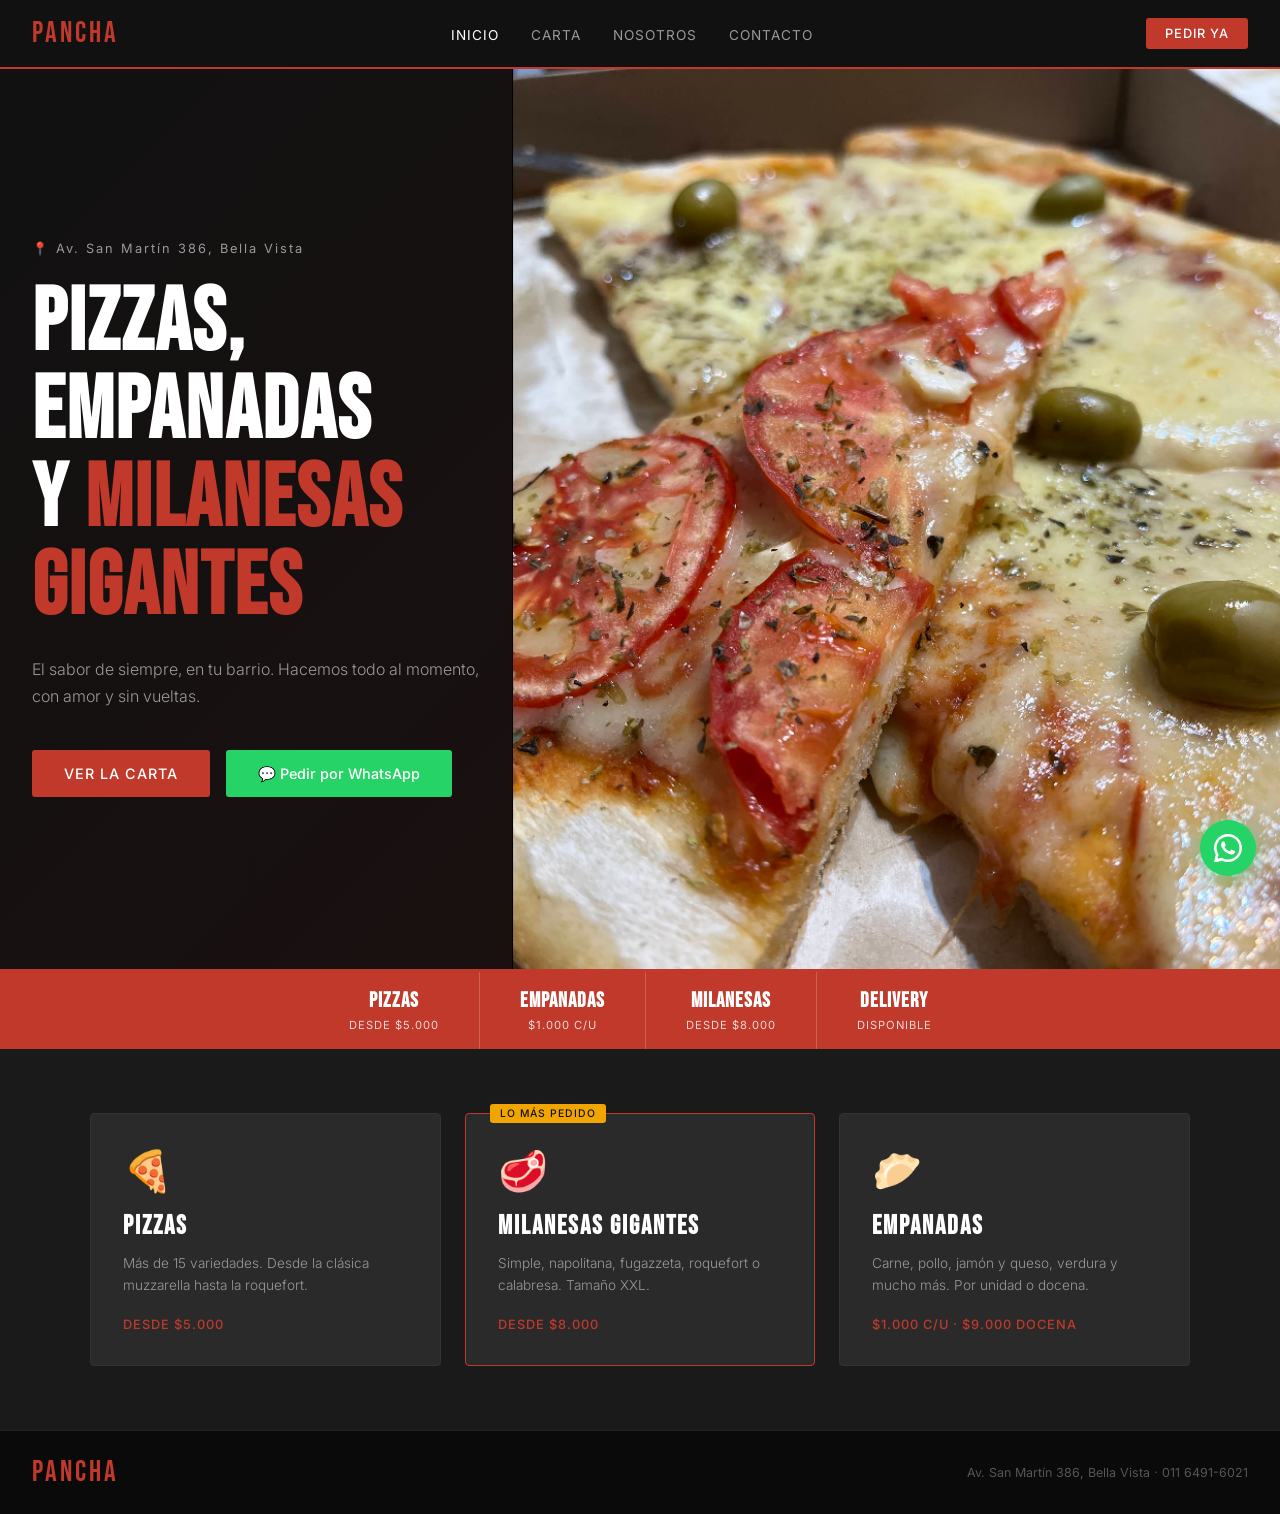
==== index.html @ c7be7150 "Add files via upload" ====
<!DOCTYPE html>
<html lang="es">
<head>
  <meta charset="UTF-8">
  <meta name="viewport" content="width=device-width, initial-scale=1.0">
  <title>Pancha – Pizzas, Empanadas y Milanesas</title>
  <link href="https://fonts.googleapis.com/css2?family=Bebas+Neue&family=Inter:wght@300;400;500&display=swap" rel="stylesheet">
  <link rel="stylesheet" href="vista/estilo/estilo.css">
</head>
<body>

  <nav>
    <span class="logo">Pancha</span>
    <ul class="nav-links">
      <li><a href="index.html" class="active-link">Inicio</a></li>
      <li><a href="vista/carta.html">Carta</a></li>
      <li><a href="vista/nosotros.html">Nosotros</a></li>
      <li><a href="vista/contacto.html">Contacto</a></li>
    </ul>
    <a href="https://wa.me/5491164916021" class="nav-cta">Pedir ya</a>
  </nav>

  <section class="hero">
    <div class="hero-content">
      <span class="hero-tag">📍 Av. San Martín 386, Bella Vista</span>
      <h1>Pizzas, Empanadas<br>y <span class="highlight">Milanesas Gigantes</span></h1>
      <p>El sabor de siempre, en tu barrio. Hacemos todo al momento, con amor y sin vueltas.</p>
      <div class="hero-btns">
        <a href="vista/carta.html" class="btn-primary">Ver la carta</a>
        <a href="https://wa.me/5491164916021" class="btn-wa">💬 Pedir por WhatsApp</a>
      </div>
    </div>
    <div class="hero-imagen">
      <img src="vista/multimedial/pizza.png" alt="Pizza Pancha">
    </div>
  </section>

  <div class="stats-bar">
    <div class="stat"><strong>Pizzas</strong><span>desde $5.000</span></div>
    <div class="stat"><strong>Empanadas</strong><span>$1.000 c/u</span></div>
    <div class="stat"><strong>Milanesas</strong><span>desde $8.000</span></div>
    <div class="stat"><strong>Delivery</strong><span>disponible</span></div>
  </div>

  <section class="promo-section">
    <div class="promo-grid">
      <a href="vista/carta.html" class="promo-card">
        <span class="promo-emoji">🍕</span>
        <h3>Pizzas</h3>
        <p>Más de 15 variedades. Desde la clásica muzzarella hasta la roquefort.</p>
        <span class="promo-desde">Desde $5.000</span>
      </a>
      <a href="vista/carta.html" class="promo-card destacado">
        <span class="promo-badge">Lo más pedido</span>
        <span class="promo-emoji">🥩</span>
        <h3>Milanesas Gigantes</h3>
        <p>Simple, napolitana, fugazzeta, roquefort o calabresa. Tamaño XXL.</p>
        <span class="promo-desde">Desde $8.000</span>
      </a>
      <a href="vista/carta.html" class="promo-card">
        <span class="promo-emoji">🥟</span>
        <h3>Empanadas</h3>
        <p>Carne, pollo, jamón y queso, verdura y mucho más. Por unidad o docena.</p>
        <span class="promo-desde">$1.000 c/u · $9.000 docena</span>
      </a>
    </div>
  </section>

  

    <!-- WHATSAPP FLOTANTE -->
  <a href="https://wa.me/5491164916021" class="wa-flotante" title="Pedir por WhatsApp">
    <svg xmlns="http://www.w3.org/2000/svg" viewBox="0 0 24 24" fill="white" width="28" height="28"><path d="M17.472 14.382c-.297-.149-1.758-.867-2.03-.967-.273-.099-.471-.148-.67.15-.197.297-.767.966-.94 1.164-.173.199-.347.223-.644.075-.297-.15-1.255-.463-2.39-1.475-.883-.788-1.48-1.761-1.653-2.059-.173-.297-.018-.458.13-.606.134-.133.298-.347.446-.52.149-.174.198-.298.298-.497.099-.198.05-.371-.025-.52-.075-.149-.669-1.612-.916-2.207-.242-.579-.487-.5-.669-.51-.173-.008-.371-.01-.57-.01-.198 0-.52.074-.792.372-.272.297-1.04 1.016-1.04 2.479 0 1.462 1.065 2.875 1.213 3.074.149.198 2.096 3.2 5.077 4.487.709.306 1.262.489 1.694.625.712.227 1.36.195 1.871.118.571-.085 1.758-.719 2.006-1.413.248-.694.248-1.289.173-1.413-.074-.124-.272-.198-.57-.347z"/><path d="M12 0C5.373 0 0 5.373 0 12c0 2.127.558 4.122 1.532 5.855L.057 23.882a.5.5 0 0 0 .613.613l6.098-1.46A11.94 11.94 0 0 0 12 24c6.627 0 12-5.373 12-12S18.627 0 12 0zm0 21.818a9.818 9.818 0 0 1-4.932-1.327l-.353-.21-3.664.878.895-3.57-.23-.367A9.818 9.818 0 0 1 2.182 12C2.182 6.57 6.57 2.182 12 2.182S21.818 6.57 21.818 12 17.43 21.818 12 21.818z"/></svg>
  </a>

  <footer>
    <span class="logo">Pancha</span>
    <p>Av. San Martín 386, Bella Vista · 011 6491-6021</p>
  </footer>

  <script src="vista/javascript/script.js"></script>
</body>
</html>
---- vista/estilo/estilo.css ----
* { margin: 0; padding: 0; box-sizing: border-box; }

:root {
  --rojo: #C0392B;
  --oscuro: #1a1a1a;
  --gris: #2a2a2a;
  --gris-claro: #3a3a3a;
  --texto: #e0e0e0;
  --texto-suave: #999;
  --dorado: #f0a500;
}

body {
  font-family: 'Inter', sans-serif;
  background: var(--oscuro);
  color: var(--texto);
}

/* NAV */
nav {
  display: flex; justify-content: space-between; align-items: center;
  padding: 1rem 2rem;
  background: #111;
  position: sticky; top: 0; z-index: 100;
  border-bottom: 2px solid var(--rojo);
}
.logo {
  font-family: 'Bebas Neue', sans-serif;
  font-size: 1.8rem; color: var(--rojo); letter-spacing: 3px;
}
.nav-links { display: flex; gap: 2rem; list-style: none; }
.nav-links a { color: var(--texto-suave); text-decoration: none; font-size: 0.85rem; text-transform: uppercase; letter-spacing: 1px; transition: color 0.2s; }
.nav-links a:hover, .active-link { color: #fff !important; }
.nav-cta { background: var(--rojo); color: #fff; padding: 0.5rem 1.2rem; font-size: 0.8rem; text-decoration: none; text-transform: uppercase; letter-spacing: 1px; font-weight: 500; border-radius: 3px; }

/* HERO */
.hero {
  min-height: 85vh; display: grid; grid-template-columns: 1fr 1.5fr; align-items: center;
  padding: 0; gap: 0;
  background: linear-gradient(135deg, #111 0%, #1f1010 100%);
  border-bottom: 3px solid var(--rojo);
}
.hero-content { max-width: 650px; padding: 4rem 2rem; }
.hero-imagen { display: flex; align-self: stretch; }
.hero-imagen img {
  width: 100%; height: 100%;
  object-fit: cover;
}
.hero-tag { font-size: 0.8rem; color: var(--texto-suave); letter-spacing: 2px; display: block; margin-bottom: 1.5rem; }
.hero h1 {
  font-family: 'Bebas Neue', sans-serif;
  font-size: clamp(3rem, 8vw, 5.5rem);
  line-height: 1; color: #fff; margin-bottom: 1.5rem; letter-spacing: 2px;
}
.highlight { color: var(--rojo); }
.hero p { color: var(--texto-suave); font-size: 1rem; line-height: 1.7; margin-bottom: 2.5rem; font-weight: 300; max-width: 480px; }
.hero-btns { display: flex; gap: 1rem; flex-wrap: wrap; }
.btn-primary { background: var(--rojo); color: #fff; padding: 0.9rem 2rem; text-decoration: none; font-weight: 500; font-size: 0.9rem; border-radius: 3px; text-transform: uppercase; letter-spacing: 1px; }
.btn-wa { background: #25D366; color: #fff; padding: 0.9rem 2rem; text-decoration: none; font-weight: 500; font-size: 0.9rem; border-radius: 3px; }

/* STATS BAR */
.stats-bar { background: var(--rojo); display: flex; justify-content: center; flex-wrap: wrap; }
.stat { padding: 1rem 2.5rem; text-align: center; border-right: 1px solid rgba(255,255,255,0.2); }
.stat:last-child { border-right: none; }
.stat strong { display: block; font-family: 'Bebas Neue', sans-serif; font-size: 1.3rem; color: #fff; letter-spacing: 1px; }
.stat span { font-size: 0.7rem; color: rgba(255,255,255,0.8); text-transform: uppercase; letter-spacing: 1px; }

/* PROMO CARDS */
.promo-section { padding: 4rem 2rem; background: var(--oscuro); }
.promo-grid { display: grid; grid-template-columns: repeat(auto-fit, minmax(260px, 1fr)); gap: 1.5rem; max-width: 1100px; margin: 0 auto; }
.promo-card {
  background: var(--gris); border: 1px solid #333;
  padding: 2rem; text-decoration: none; color: var(--texto);
  border-radius: 4px; transition: border-color 0.2s, transform 0.2s;
  position: relative; display: block;
}
.promo-card:hover { border-color: var(--rojo); transform: translateY(-3px); }
.promo-card.destacado { border-color: var(--rojo); }
.promo-badge {
  position: absolute; top: -10px; left: 1.5rem;
  background: var(--dorado); color: #111;
  font-size: 0.65rem; font-weight: 500; text-transform: uppercase; letter-spacing: 1px;
  padding: 3px 10px; border-radius: 3px;
}
.promo-emoji { font-size: 2.5rem; display: block; margin-bottom: 1rem; }
.promo-card h3 { font-family: 'Bebas Neue', sans-serif; font-size: 1.6rem; letter-spacing: 2px; margin-bottom: 0.7rem; color: #fff; }
.promo-card p { font-size: 0.85rem; color: var(--texto-suave); line-height: 1.6; margin-bottom: 1rem; font-weight: 300; }
.promo-desde { font-size: 0.8rem; color: var(--rojo); font-weight: 500; text-transform: uppercase; letter-spacing: 1px; }

/* PAGE HEADER */
.page-header { background: #111; padding: 3.5rem 2rem 2.5rem; text-align: center; border-bottom: 2px solid var(--rojo); }
.page-header h1 { font-family: 'Bebas Neue', sans-serif; font-size: clamp(2.5rem, 6vw, 4rem); letter-spacing: 3px; color: #fff; margin-bottom: 0.5rem; }
.page-header p { color: var(--texto-suave); font-size: 0.9rem; font-weight: 300; }

/* MENU */
.menu-section { padding: 2rem; background: var(--oscuro); max-width: 1100px; margin: 0 auto; }




.menu-grid { display: grid; grid-template-columns: repeat(auto-fill, minmax(220px, 1fr)); gap: 1px; background: #333; }
.menu-grid.hidden { display: none; }
.menu-item { background: var(--gris); padding: 1rem 1.2rem; }
.menu-item.destacado-item { background: #2f1f1f; }
.menu-item-header { display: flex; justify-content: space-between; align-items: center; gap: 0.5rem; }
.menu-item h4 { font-size: 0.9rem; color: #fff; font-weight: 400; }
.menu-item p { font-size: 0.78rem; color: var(--texto-suave); margin-top: 0.3rem; font-weight: 300; }
.price { font-family: 'Bebas Neue', sans-serif; font-size: 1.1rem; color: var(--rojo); letter-spacing: 1px; white-space: nowrap; }

/* NOSOTROS */
.nosotros-section { padding: 4rem 2rem; max-width: 900px; margin: 0 auto; }
.nosotros-texto h2 { font-family: 'Bebas Neue', sans-serif; font-size: 2.5rem; letter-spacing: 2px; color: #fff; margin-bottom: 1.5rem; }
.nosotros-texto p { color: var(--texto-suave); font-size: 0.95rem; line-height: 1.8; margin-bottom: 1rem; font-weight: 300; }
.valores-grid { display: grid; grid-template-columns: repeat(auto-fit, minmax(200px, 1fr)); gap: 1.5rem; margin-top: 3rem; }
.valor-item { background: var(--gris); padding: 1.5rem; border-top: 2px solid var(--rojo); border-radius: 3px; }
.valor-icon { font-size: 1.8rem; display: block; margin-bottom: 0.8rem; }
.valor-item h4 { font-size: 0.9rem; color: #fff; text-transform: uppercase; letter-spacing: 1px; margin-bottom: 0.5rem; }
.valor-item p { font-size: 0.82rem; color: var(--texto-suave); line-height: 1.6; font-weight: 300; }

/* CONTACTO */
.contacto-section { padding: 4rem 2rem; }
.contacto-grid { display: grid; grid-template-columns: 1fr 1fr; gap: 3rem; max-width: 1000px; margin: 0 auto; }
.contacto-info { display: flex; flex-direction: column; gap: 1rem; }
.info-card { background: var(--gris); padding: 1.5rem; border-radius: 3px; border-left: 3px solid #444; }
.info-card.destacado-card { border-left-color: var(--rojo); }
.info-icon { font-size: 1.3rem; display: block; margin-bottom: 0.5rem; }
.info-card h4 { font-size: 0.7rem; text-transform: uppercase; letter-spacing: 2px; color: var(--texto-suave); margin-bottom: 0.5rem; }
.info-card p { font-size: 0.9rem; color: var(--texto); line-height: 1.7; font-weight: 300; }
.info-card strong { color: #fff; font-weight: 500; }
.contact-link { display: block; color: #fff; text-decoration: none; font-size: 1rem; font-weight: 500; margin-top: 0.3rem; }
.horarios-detalle { background: var(--gris); padding: 2rem; border-radius: 3px; }
.horarios-detalle h3 { font-family: 'Bebas Neue', sans-serif; font-size: 1.5rem; letter-spacing: 2px; color: #fff; margin-bottom: 1.5rem; }
.horarios-tabla { width: 100%; border-collapse: collapse; }
.horarios-tabla tr { border-bottom: 1px solid #333; }
.horarios-tabla td { padding: 0.7rem 0; font-size: 0.9rem; color: var(--texto); }
.horarios-tabla td:last-child { text-align: right; color: var(--dorado); font-weight: 500; }
.horarios-tabla .cerrado { color: #666 !important; }
.horario-nota { font-size: 0.75rem; color: var(--texto-suave); margin-top: 1rem; font-weight: 300; }

/* CTA */
.cta-section { background: #111; text-align: center; padding: 4rem 2rem; border-top: 2px solid #222; }
.cta-section h2 { font-family: 'Bebas Neue', sans-serif; font-size: 2.5rem; letter-spacing: 3px; color: #fff; margin-bottom: 0.8rem; }
.cta-section p { color: var(--texto-suave); font-size: 0.9rem; margin-bottom: 2rem; font-weight: 300; }
.whatsapp-btn { display: inline-flex; align-items: center; gap: 0.5rem; background: #25D366; color: #fff; padding: 1rem 2rem; text-decoration: none; font-weight: 500; font-size: 0.95rem; border-radius: 3px; }

/* WHATSAPP FLOTANTE */
.wa-flotante {
  position: fixed; bottom: 1.5rem; right: 1.5rem; z-index: 999;
  background: #25D366; color: #fff;
  width: 56px; height: 56px; border-radius: 50%;
  display: flex; align-items: center; justify-content: center;
  font-size: 1.8rem; text-decoration: none;
  box-shadow: 0 4px 20px rgba(37,211,102,0.4);
  transition: transform 0.2s, box-shadow 0.2s;
}
.wa-flotante:hover { transform: scale(1.1); box-shadow: 0 6px 28px rgba(37,211,102,0.6); }

/* FOOTER */
footer { background: #0a0a0a; padding: 1.5rem 2rem; display: flex; justify-content: space-between; align-items: center; flex-wrap: wrap; gap: 0.5rem; border-top: 1px solid #222; }
footer p { font-size: 0.78rem; color: #555; }

/* RESPONSIVE */
@media (max-width: 640px) {
  nav { padding: 0.8rem 1rem; }
  .nav-links { display: none; }
  .hero { padding: 0; min-height: 70vh; grid-template-columns: 1fr; }
  .hero-content { padding: 3rem 1rem; }
  .hero-imagen { min-height: 260px; }
  .hero-imagen img { border: none; }
  .promo-section, .menu-section, .nosotros-section, .contacto-section { padding: 2rem 1rem; }
  .contacto-grid { grid-template-columns: 1fr; gap: 1.5rem; }
  .stat { padding: 0.8rem 1.2rem; }
  footer { flex-direction: column; text-align: center; }
}

/* LISTA DE SERVICIOS */
.servicios-lista {
  list-style: none;
  margin-top: 1rem;
  display: grid;
  grid-template-columns: 1fr 1fr;
  gap: 0.6rem;
}
.servicios-lista li {
  font-size: 0.85rem;
  color: var(--texto);
  font-weight: 300;
}


/* =====================
   TABS - LIMPIO
   ===================== */
.menu-tabs {
  display: flex;
  background: #111;
  border-bottom: 2px solid var(--rojo);
  margin-bottom: 0;
}
.tab {
  flex: 1;
  display: flex;
  flex-direction: column;
  align-items: center;
  justify-content: center;
  gap: 0.4rem;
  padding: 1.2rem 0.5rem;
  cursor: pointer;
  border-bottom: 3px solid transparent;
  margin-bottom: -2px;
  transition: background 0.2s, border-color 0.2s;
  background: #111;
  user-select: none;
}
.tab:hover {
  background: #1f1f1f;
}
.tab.active {
  border-bottom-color: var(--rojo);
  background: #1f1f1f;
}
.tab-emoji {
  font-size: 1.8rem;
  line-height: 1;
}
.tab-label {
  font-size: 0.72rem;
  letter-spacing: 2px;
  text-transform: uppercase;
  color: var(--texto-suave);
  font-weight: 500;
}
.tab.active .tab-label {
  color: #fff;
}
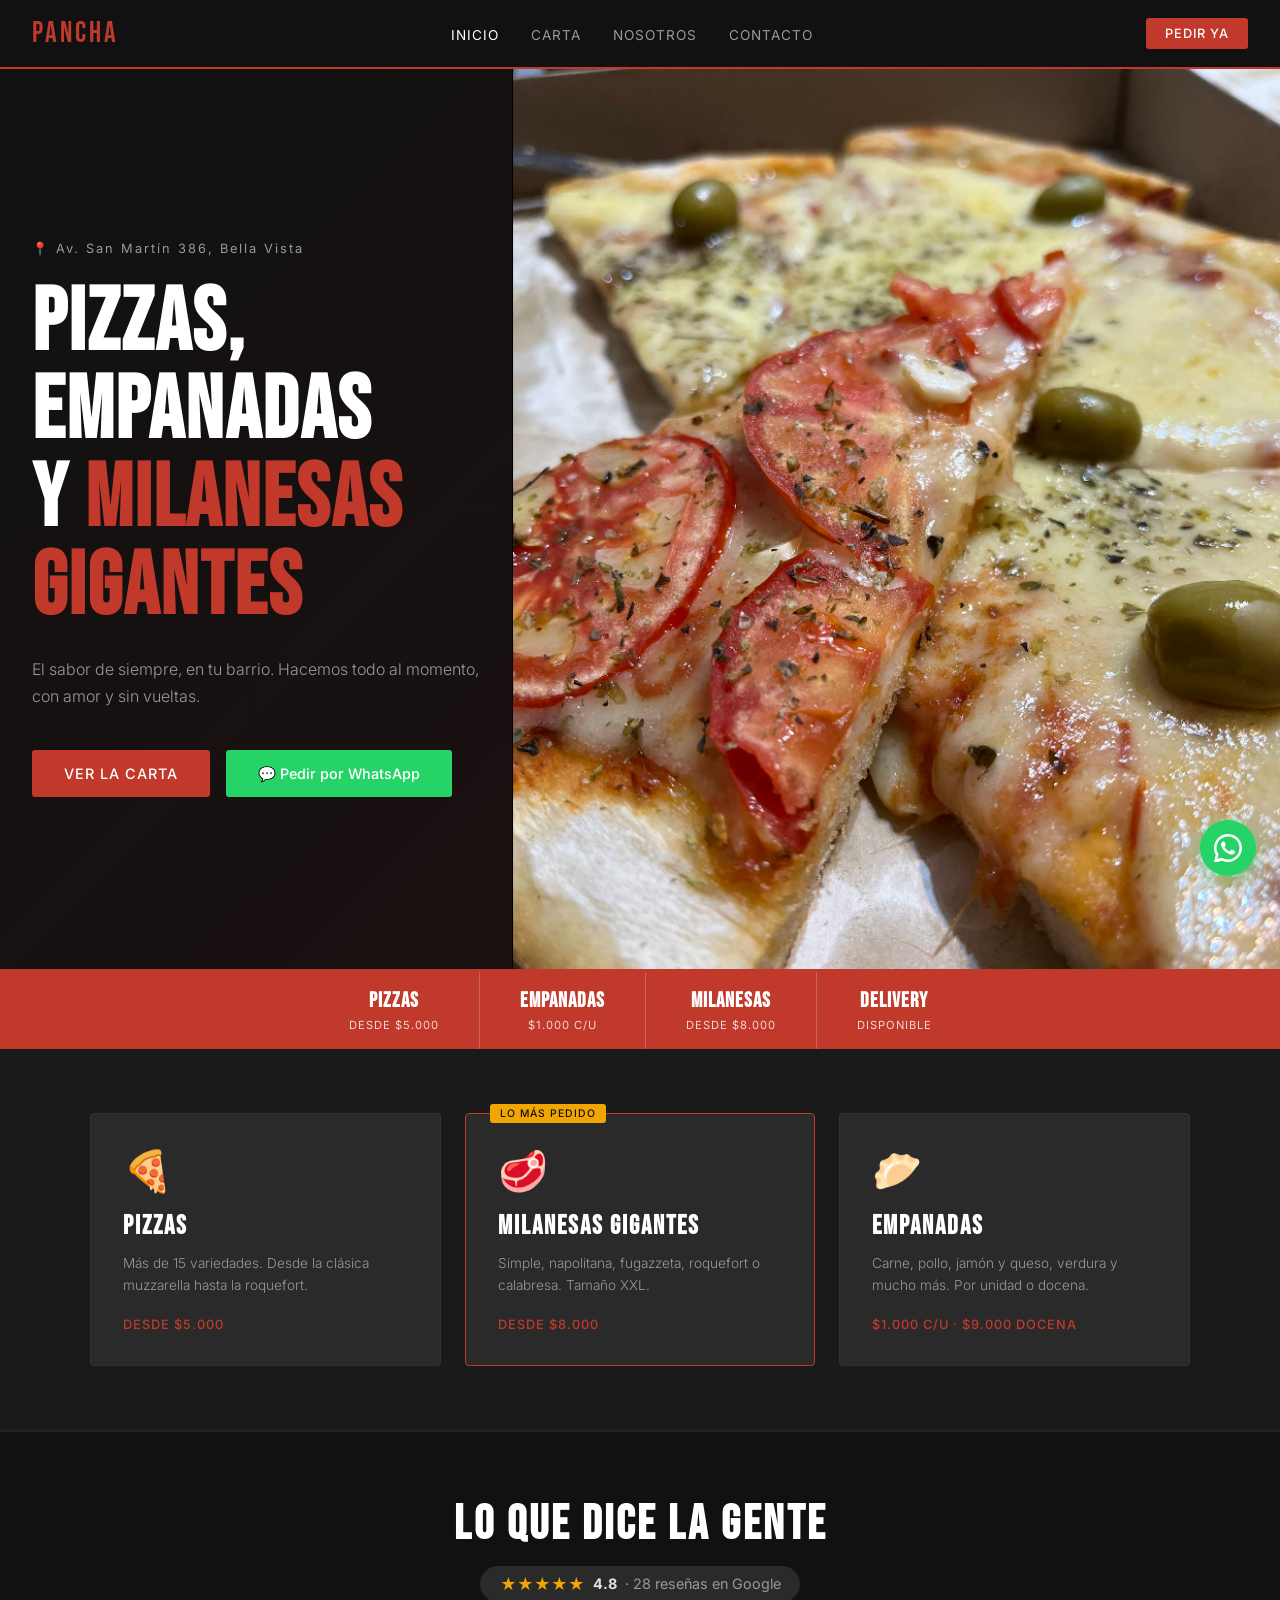
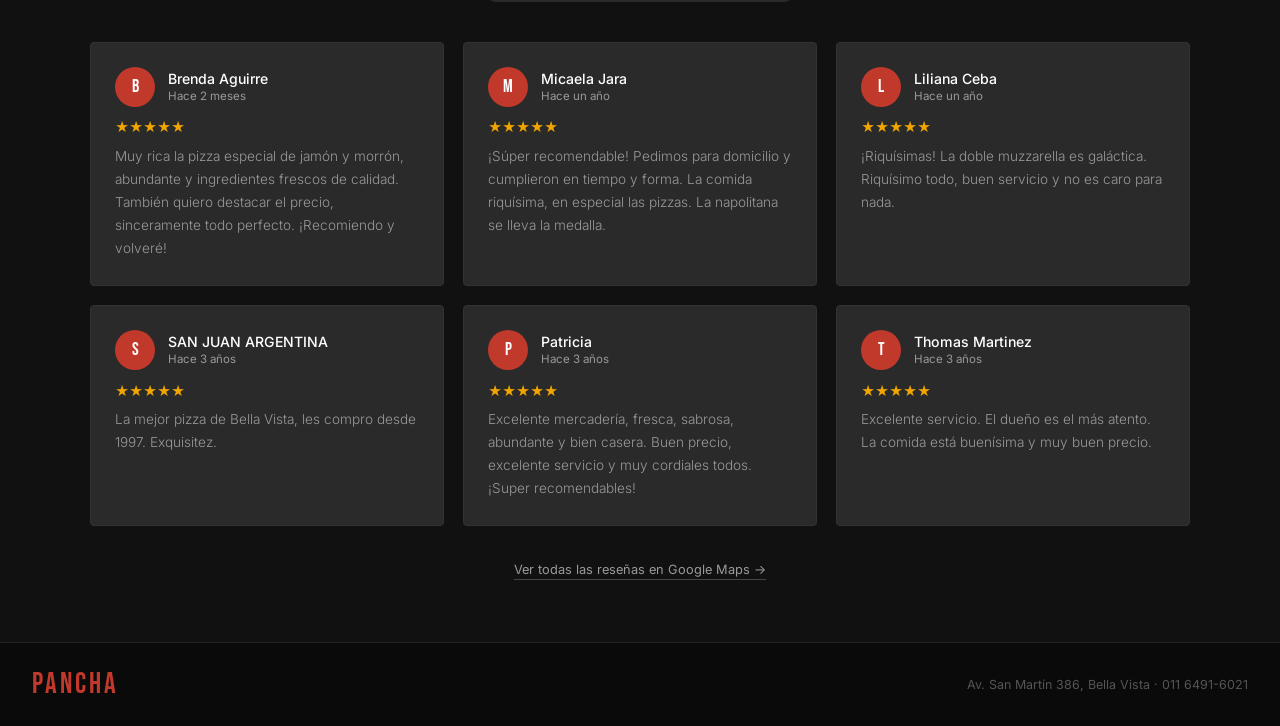
==== commit 5c3d52f7: "agregué reseñas" ====
--- a/index.html
+++ b/index.html
@@ -66,9 +66,97 @@
     </div>
   </section>
 
-  
+  <!-- RESEÑAS -->
+  <section class="resenas-section">
+    <div class="resenas-header">
+      <h2>Lo que dice la gente</h2>
+      <div class="google-rating">
+        <span class="stars">★★★★★</span>
+        <strong>4.8</strong>
+        <span class="rating-label">· 28 reseñas en Google</span>
+      </div>
+    </div>
+    <div class="resenas-grid">
 
-    <!-- WHATSAPP FLOTANTE -->
+      <div class="resena-card">
+        <div class="resena-top">
+          <div class="resena-avatar">B</div>
+          <div>
+            <div class="resena-nombre">Brenda Aguirre</div>
+            <div class="resena-fecha">Hace 2 meses</div>
+          </div>
+        </div>
+        <div class="resena-stars">★★★★★</div>
+        <p class="resena-texto">Muy rica la pizza especial de jamón y morrón, abundante y ingredientes frescos de calidad. También quiero destacar el precio, sinceramente todo perfecto. ¡Recomiendo y volveré!</p>
+      </div>
+
+      <div class="resena-card">
+        <div class="resena-top">
+          <div class="resena-avatar">M</div>
+          <div>
+            <div class="resena-nombre">Micaela Jara</div>
+            <div class="resena-fecha">Hace un año</div>
+          </div>
+        </div>
+        <div class="resena-stars">★★★★★</div>
+        <p class="resena-texto">¡Súper recomendable! Pedimos para domicilio y cumplieron en tiempo y forma. La comida riquísima, en especial las pizzas. La napolitana se lleva la medalla.</p>
+      </div>
+
+      <div class="resena-card">
+        <div class="resena-top">
+          <div class="resena-avatar">L</div>
+          <div>
+            <div class="resena-nombre">Liliana Ceba</div>
+            <div class="resena-fecha">Hace un año</div>
+          </div>
+        </div>
+        <div class="resena-stars">★★★★★</div>
+        <p class="resena-texto">¡Riquísimas! La doble muzzarella es galáctica. Riquísimo todo, buen servicio y no es caro para nada.</p>
+      </div>
+
+      <div class="resena-card">
+        <div class="resena-top">
+          <div class="resena-avatar">S</div>
+          <div>
+            <div class="resena-nombre">SAN JUAN ARGENTINA</div>
+            <div class="resena-fecha">Hace 3 años</div>
+          </div>
+        </div>
+        <div class="resena-stars">★★★★★</div>
+        <p class="resena-texto">La mejor pizza de Bella Vista, les compro desde 1997. Exquisitez.</p>
+      </div>
+
+      <div class="resena-card">
+        <div class="resena-top">
+          <div class="resena-avatar">P</div>
+          <div>
+            <div class="resena-nombre">Patricia</div>
+            <div class="resena-fecha">Hace 3 años</div>
+          </div>
+        </div>
+        <div class="resena-stars">★★★★★</div>
+        <p class="resena-texto">Excelente mercadería, fresca, sabrosa, abundante y bien casera. Buen precio, excelente servicio y muy cordiales todos. ¡Super recomendables!</p>
+      </div>
+
+      <div class="resena-card">
+        <div class="resena-top">
+          <div class="resena-avatar">T</div>
+          <div>
+            <div class="resena-nombre">Thomas Martinez</div>
+            <div class="resena-fecha">Hace 3 años</div>
+          </div>
+        </div>
+        <div class="resena-stars">★★★★★</div>
+        <p class="resena-texto">Excelente servicio. El dueño es el más atento. La comida está buenísima y muy buen precio.</p>
+      </div>
+
+    </div>
+    <div class="resenas-cta">
+      <a href="https://maps.app.goo.gl/C8WC6J" target="_blank">Ver todas las reseñas en Google Maps →</a>
+    </div>
+  </section>
+
+  <!-- WHATSAPP FLOTANTE -->
   <a href="https://wa.me/5491164916021" class="wa-flotante" title="Pedir por WhatsApp">
     <svg xmlns="http://www.w3.org/2000/svg" viewBox="0 0 24 24" fill="white" width="28" height="28"><path d="M17.472 14.382c-.297-.149-1.758-.867-2.03-.967-.273-.099-.471-.148-.67.15-.197.297-.767.966-.94 1.164-.173.199-.347.223-.644.075-.297-.15-1.255-.463-2.39-1.475-.883-.788-1.48-1.761-1.653-2.059-.173-.297-.018-.458.13-.606.134-.133.298-.347.446-.52.149-.174.198-.298.298-.497.099-.198.05-.371-.025-.52-.075-.149-.669-1.612-.916-2.207-.242-.579-.487-.5-.669-.51-.173-.008-.371-.01-.57-.01-.198 0-.52.074-.792.372-.272.297-1.04 1.016-1.04 2.479 0 1.462 1.065 2.875 1.213 3.074.149.198 2.096 3.2 5.077 4.487.709.306 1.262.489 1.694.625.712.227 1.36.195 1.871.118.571-.085 1.758-.719 2.006-1.413.248-.694.248-1.289.173-1.413-.074-.124-.272-.198-.57-.347z"/><path d="M12 0C5.373 0 0 5.373 0 12c0 2.127.558 4.122 1.532 5.855L.057 23.882a.5.5 0 0 0 .613.613l6.098-1.46A11.94 11.94 0 0 0 12 24c6.627 0 12-5.373 12-12S18.627 0 12 0zm0 21.818a9.818 9.818 0 0 1-4.932-1.327l-.353-.21-3.664.878.895-3.57-.23-.367A9.818 9.818 0 0 1 2.182 12C2.182 6.57 6.57 2.182 12 2.182S21.818 6.57 21.818 12 17.43 21.818 12 21.818z"/></svg>
   </a>
@@ -80,4 +168,4 @@
 
   <script src="vista/javascript/script.js"></script>
 </body>
-</html>
+</html>
--- a/vista/estilo/estilo.css
+++ b/vista/estilo/estilo.css
@@ -42,10 +42,7 @@
 }
 .hero-content { max-width: 650px; padding: 4rem 2rem; }
 .hero-imagen { display: flex; align-self: stretch; }
-.hero-imagen img {
-  width: 100%; height: 100%;
-  object-fit: cover;
-}
+.hero-imagen img { width: 100%; height: 100%; object-fit: cover; }
 .hero-tag { font-size: 0.8rem; color: var(--texto-suave); letter-spacing: 2px; display: block; margin-bottom: 1.5rem; }
 .hero h1 {
   font-family: 'Bebas Neue', sans-serif;
@@ -94,10 +91,6 @@
 
 /* MENU */
 .menu-section { padding: 2rem; background: var(--oscuro); max-width: 1100px; margin: 0 auto; }
-
-
-
-
 .menu-grid { display: grid; grid-template-columns: repeat(auto-fill, minmax(220px, 1fr)); gap: 1px; background: #333; }
 .menu-grid.hidden { display: none; }
 .menu-item { background: var(--gris); padding: 1rem 1.2rem; }
@@ -171,6 +164,8 @@
   .contacto-grid { grid-template-columns: 1fr; gap: 1.5rem; }
   .stat { padding: 0.8rem 1.2rem; }
   footer { flex-direction: column; text-align: center; }
+  .resenas-section { padding: 2rem 1rem; }
+  .resenas-grid { grid-template-columns: 1fr; }
 }
 
 /* LISTA DE SERVICIOS */
@@ -181,16 +176,9 @@
   grid-template-columns: 1fr 1fr;
   gap: 0.6rem;
 }
-.servicios-lista li {
-  font-size: 0.85rem;
-  color: var(--texto);
-  font-weight: 300;
-}
-
-
-/* =====================
-   TABS - LIMPIO
-   ===================== */
+.servicios-lista li { font-size: 0.85rem; color: var(--texto); font-weight: 300; }
+
+/* TABS */
 .menu-tabs {
   display: flex;
   background: #111;
@@ -212,24 +200,83 @@
   background: #111;
   user-select: none;
 }
-.tab:hover {
-  background: #1f1f1f;
-}
-.tab.active {
-  border-bottom-color: var(--rojo);
-  background: #1f1f1f;
-}
-.tab-emoji {
-  font-size: 1.8rem;
-  line-height: 1;
-}
-.tab-label {
-  font-size: 0.72rem;
-  letter-spacing: 2px;
-  text-transform: uppercase;
+.tab:hover { background: #1f1f1f; }
+.tab.active { border-bottom-color: var(--rojo); background: #1f1f1f; }
+.tab-emoji { font-size: 1.8rem; line-height: 1; }
+.tab-label { font-size: 0.72rem; letter-spacing: 2px; text-transform: uppercase; color: var(--texto-suave); font-weight: 500; }
+.tab.active .tab-label { color: #fff; }
+
+/* RESEÑAS */
+.resenas-section {
+  padding: 4rem 2rem;
+  background: #111;
+  border-top: 2px solid #222;
+}
+.resenas-header {
+  text-align: center;
+  margin-bottom: 2.5rem;
+}
+.resenas-header h2 {
+  font-family: 'Bebas Neue', sans-serif;
+  font-size: clamp(2rem, 5vw, 3rem);
+  letter-spacing: 3px;
+  color: #fff;
+  margin-bottom: 0.8rem;
+}
+.google-rating {
+  display: inline-flex;
+  align-items: center;
+  gap: 0.5rem;
+  background: var(--gris);
+  padding: 0.5rem 1.2rem;
+  border-radius: 30px;
+  font-size: 0.9rem;
+  color: var(--texto);
+}
+.google-rating .stars { color: var(--dorado); font-size: 1rem; }
+.rating-label { color: var(--texto-suave); }
+.resenas-grid {
+  display: grid;
+  grid-template-columns: repeat(auto-fit, minmax(280px, 1fr));
+  gap: 1.2rem;
+  max-width: 1100px;
+  margin: 0 auto;
+}
+.resena-card {
+  background: var(--gris);
+  border: 1px solid #333;
+  border-radius: 4px;
+  padding: 1.5rem;
+  transition: border-color 0.2s;
+}
+.resena-card:hover { border-color: var(--rojo); }
+.resena-top {
+  display: flex;
+  align-items: center;
+  gap: 0.8rem;
+  margin-bottom: 0.8rem;
+}
+.resena-avatar {
+  width: 40px; height: 40px;
+  border-radius: 50%;
+  background: var(--rojo);
+  display: flex; align-items: center; justify-content: center;
+  font-family: 'Bebas Neue', sans-serif;
+  font-size: 1.1rem;
+  color: #fff;
+  flex-shrink: 0;
+}
+.resena-nombre { font-size: 0.88rem; color: #fff; font-weight: 500; }
+.resena-fecha { font-size: 0.72rem; color: var(--texto-suave); margin-top: 2px; }
+.resena-stars { color: var(--dorado); font-size: 0.85rem; margin-bottom: 0.6rem; }
+.resena-texto { font-size: 0.85rem; color: var(--texto-suave); line-height: 1.7; font-weight: 300; }
+.resenas-cta { text-align: center; margin-top: 2rem; }
+.resenas-cta a {
+  font-size: 0.8rem;
   color: var(--texto-suave);
-  font-weight: 500;
-}
-.tab.active .tab-label {
-  color: #fff;
-}
+  text-decoration: none;
+  border-bottom: 1px solid #444;
+  padding-bottom: 2px;
+  transition: color 0.2s;
+}
+.resenas-cta a:hover { color: #fff; }
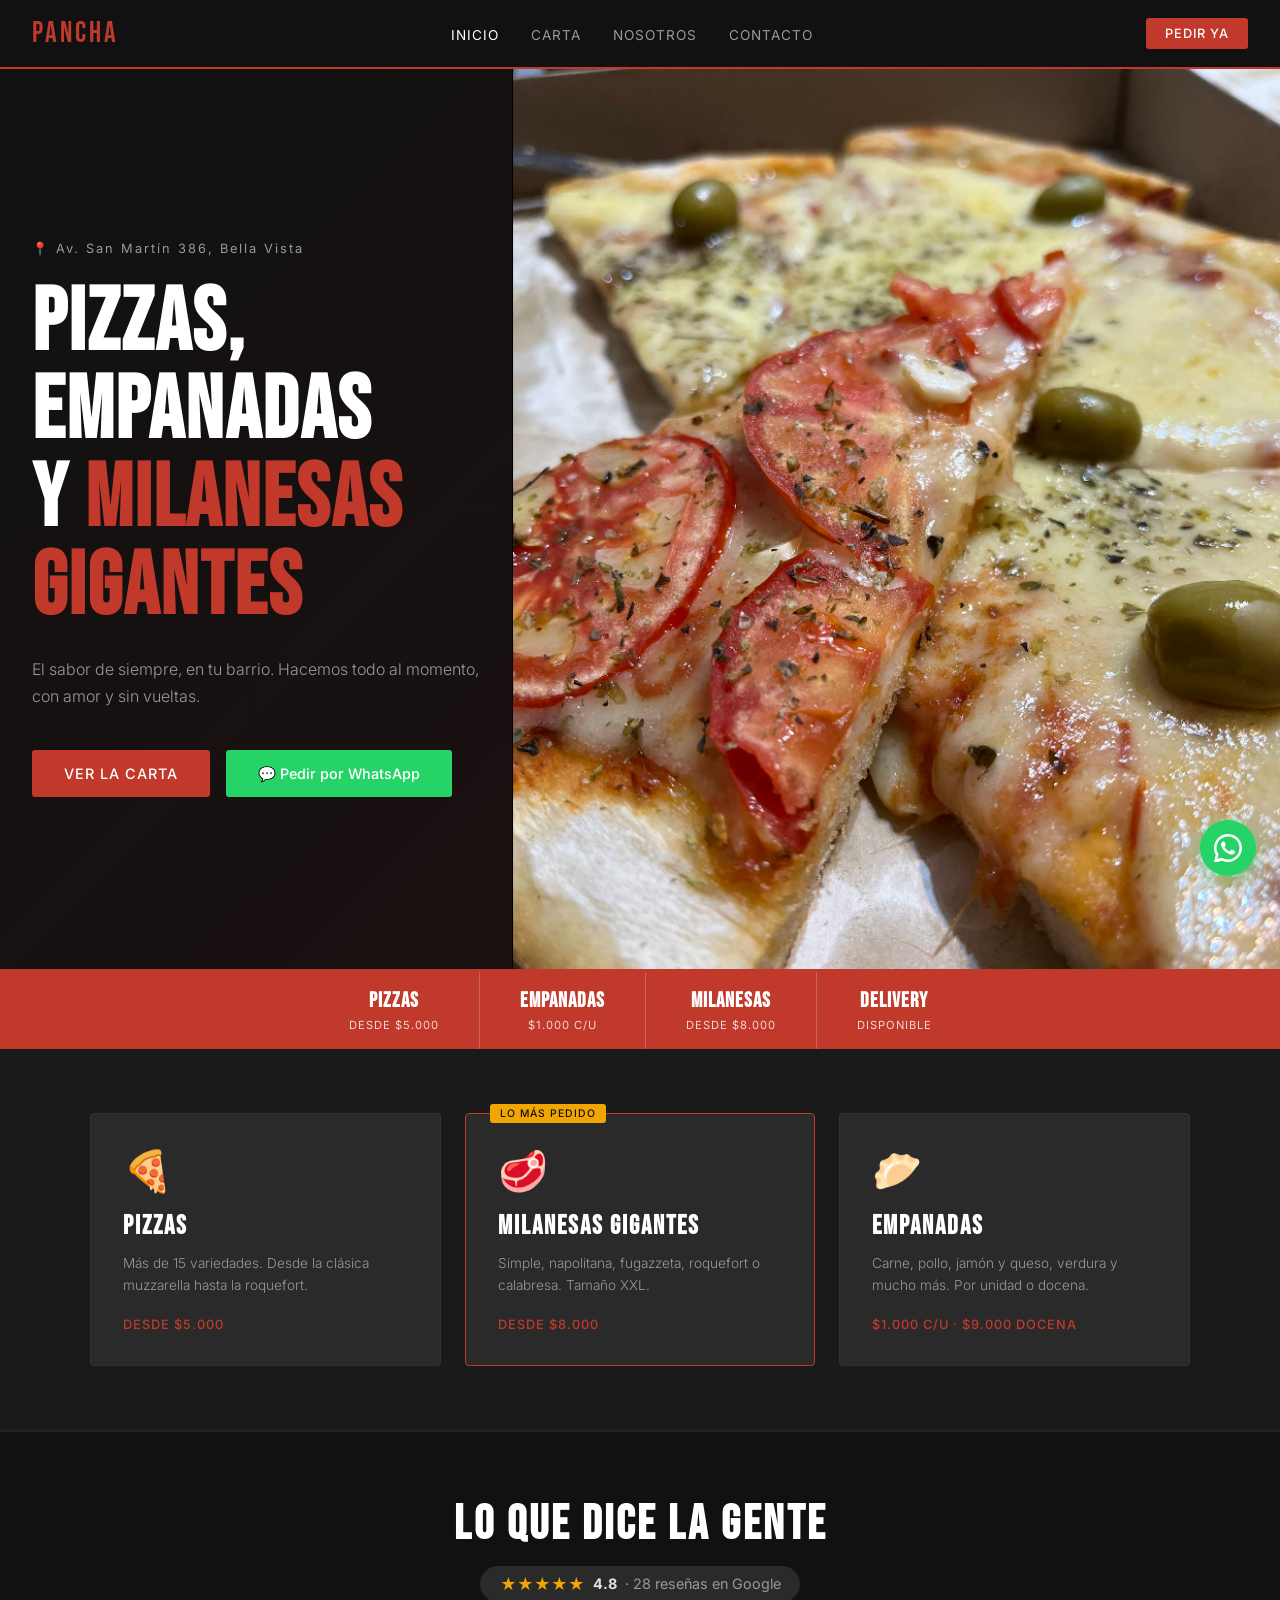
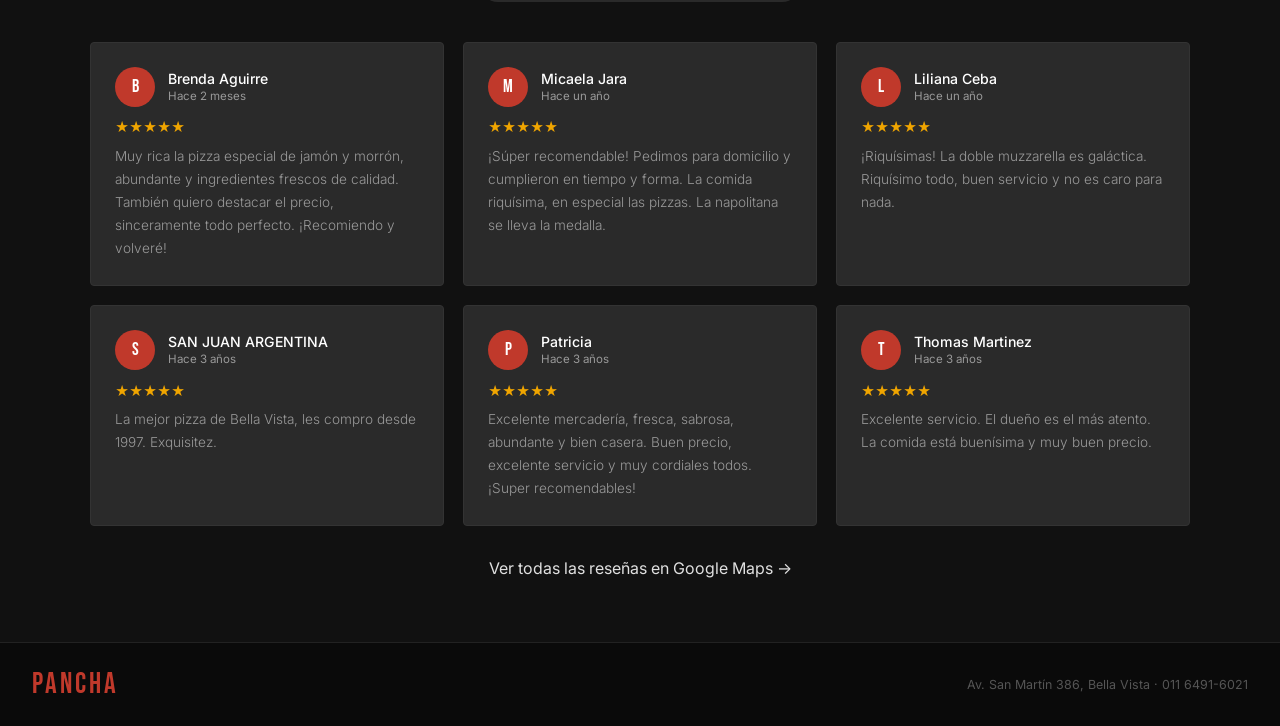
==== commit 14f24711: "Update index.html" ====
--- a/index.html
+++ b/index.html
@@ -152,7 +152,7 @@
 
     </div>
     <div class="resenas-cta">
-      <a href="https://maps.app.goo.gl/C8WC6J" target="_blank">Ver todas las reseñas en Google Maps →</a>
+      <a href="https://www.google.com/maps/place/Pizza+Pancha/@-34.5544484,-58.6809645,17z/data=!4m8!3m7!1s0x95bcbc4965862ebf:0xc9380711a2c0d1a2!8m2!3d-34.5544484!4d-58.6783949!9m1!1b1!16s%2Fg%2F11j00sz6ft" target="_blank"></a>Ver todas las reseñas en Google Maps →</a>
     </div>
   </section>
 
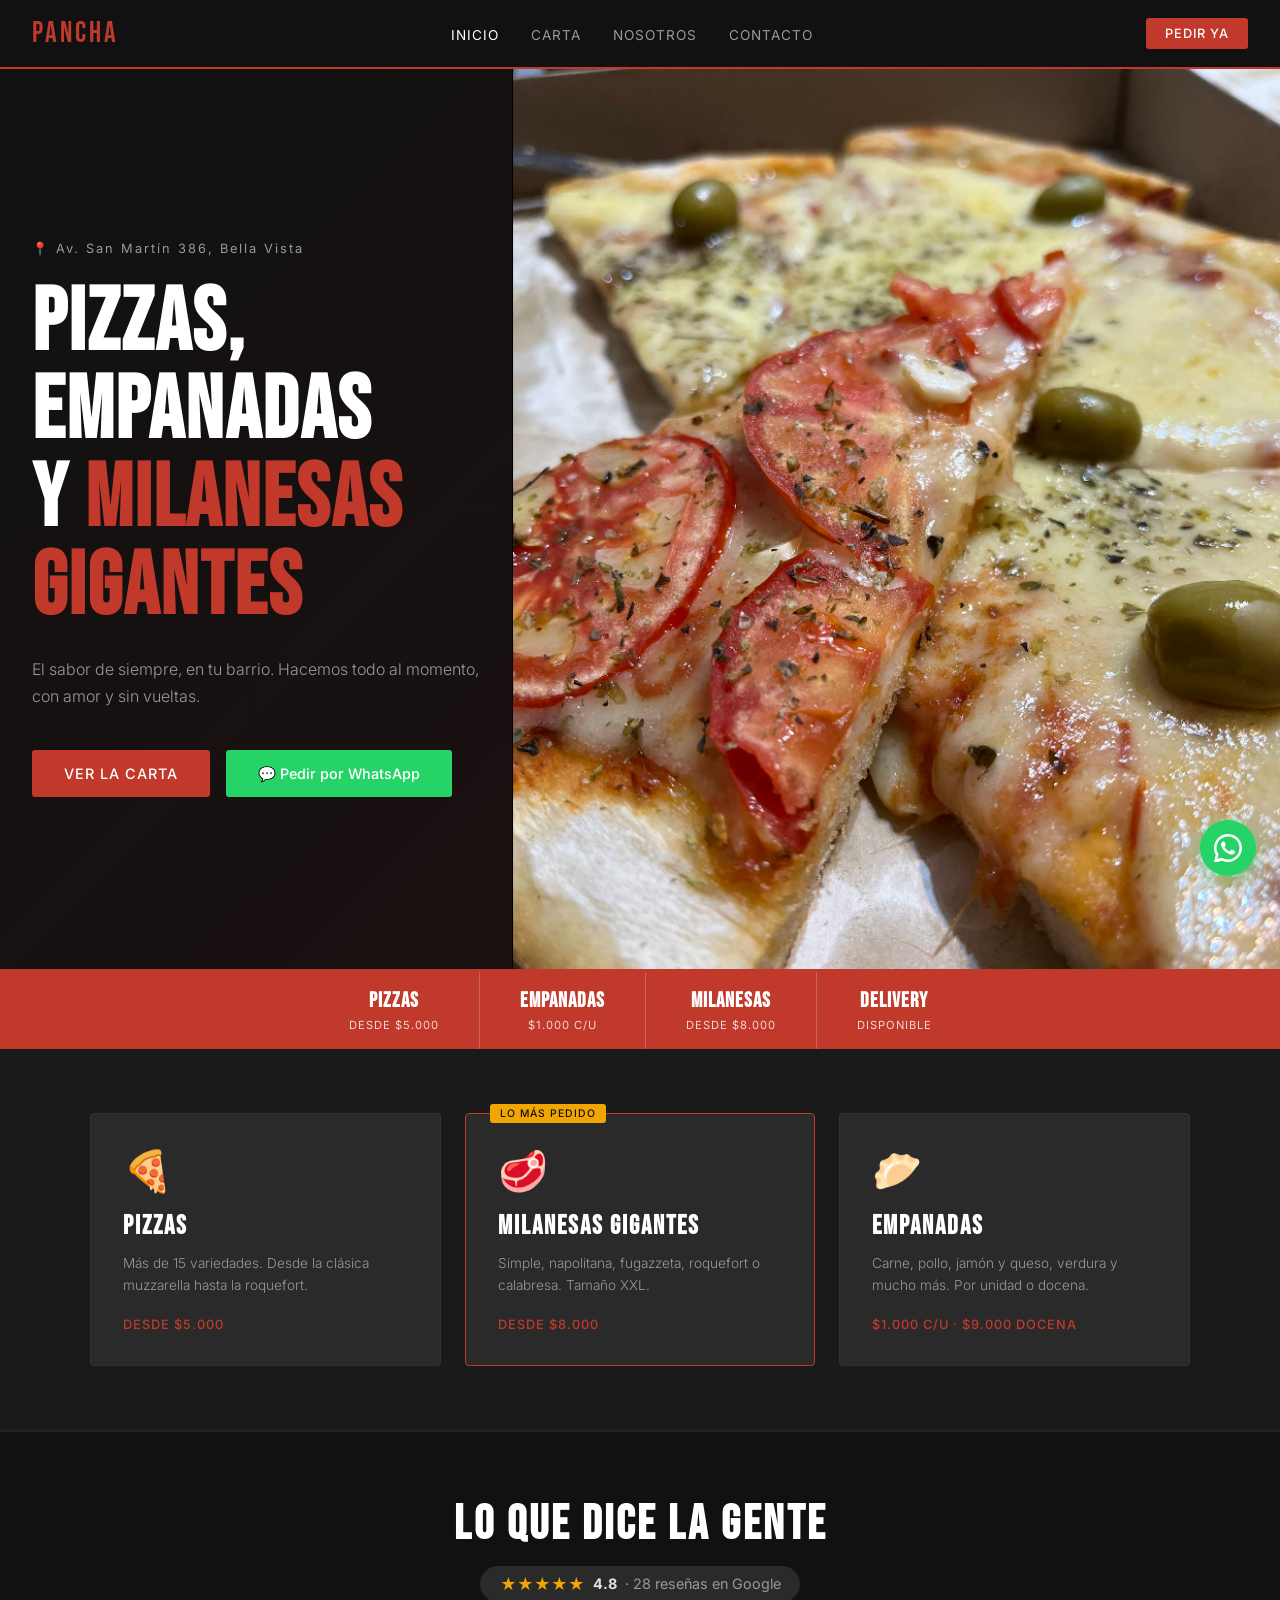
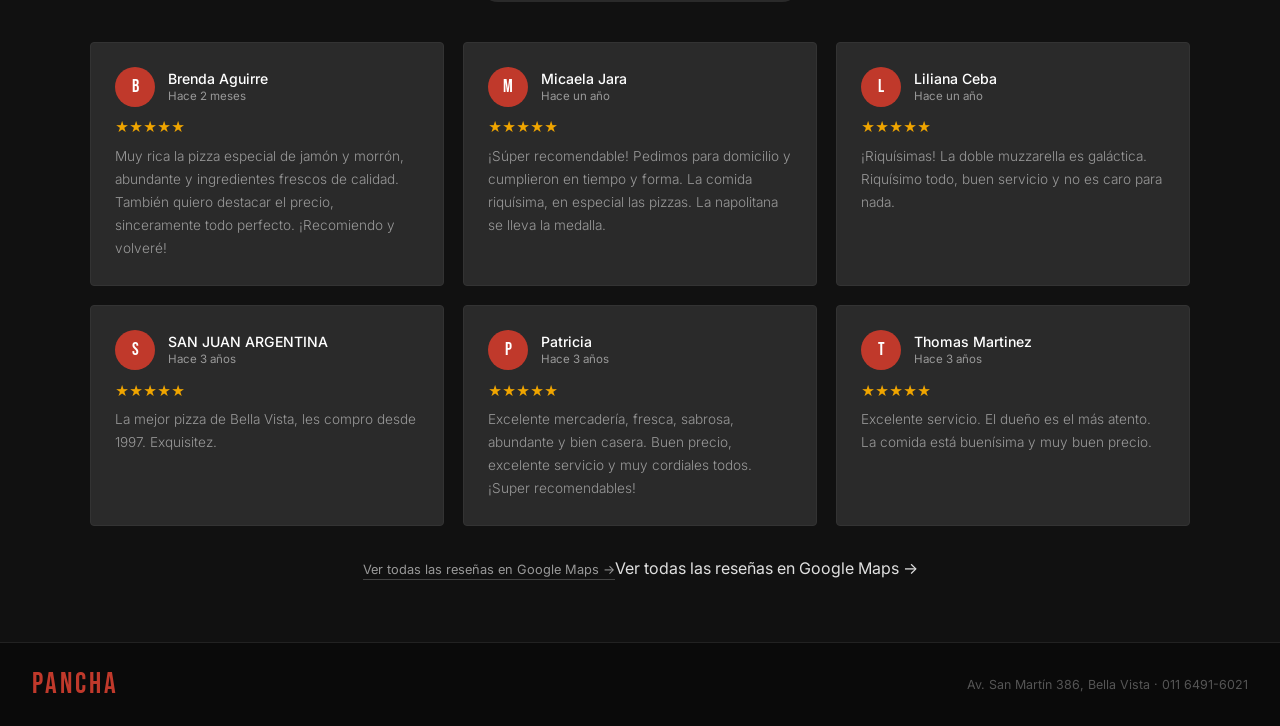
==== commit f85c6e81: "Update index.html" ====
--- a/index.html
+++ b/index.html
@@ -152,7 +152,7 @@
 
     </div>
     <div class="resenas-cta">
-      <a href="https://www.google.com/maps/place/Pizza+Pancha/@-34.5544484,-58.6809645,17z/data=!4m8!3m7!1s0x95bcbc4965862ebf:0xc9380711a2c0d1a2!8m2!3d-34.5544484!4d-58.6783949!9m1!1b1!16s%2Fg%2F11j00sz6ft" target="_blank"></a>Ver todas las reseñas en Google Maps →</a>
+      <a href="https://www.google.com/maps/place/Pizza+Pancha/@-34.5544484,-58.6809645,17z/data=!4m8!3m7!1s0x95bcbc4965862ebf:0xc9380711a2c0d1a2!8m2!3d-34.5544484!4d-58.6783949!9m1!1b1!16s%2Fg%2F11j00sz6ft" target="_blank">Ver todas las reseñas en Google Maps →</a>Ver todas las reseñas en Google Maps →</a>
     </div>
   </section>
 
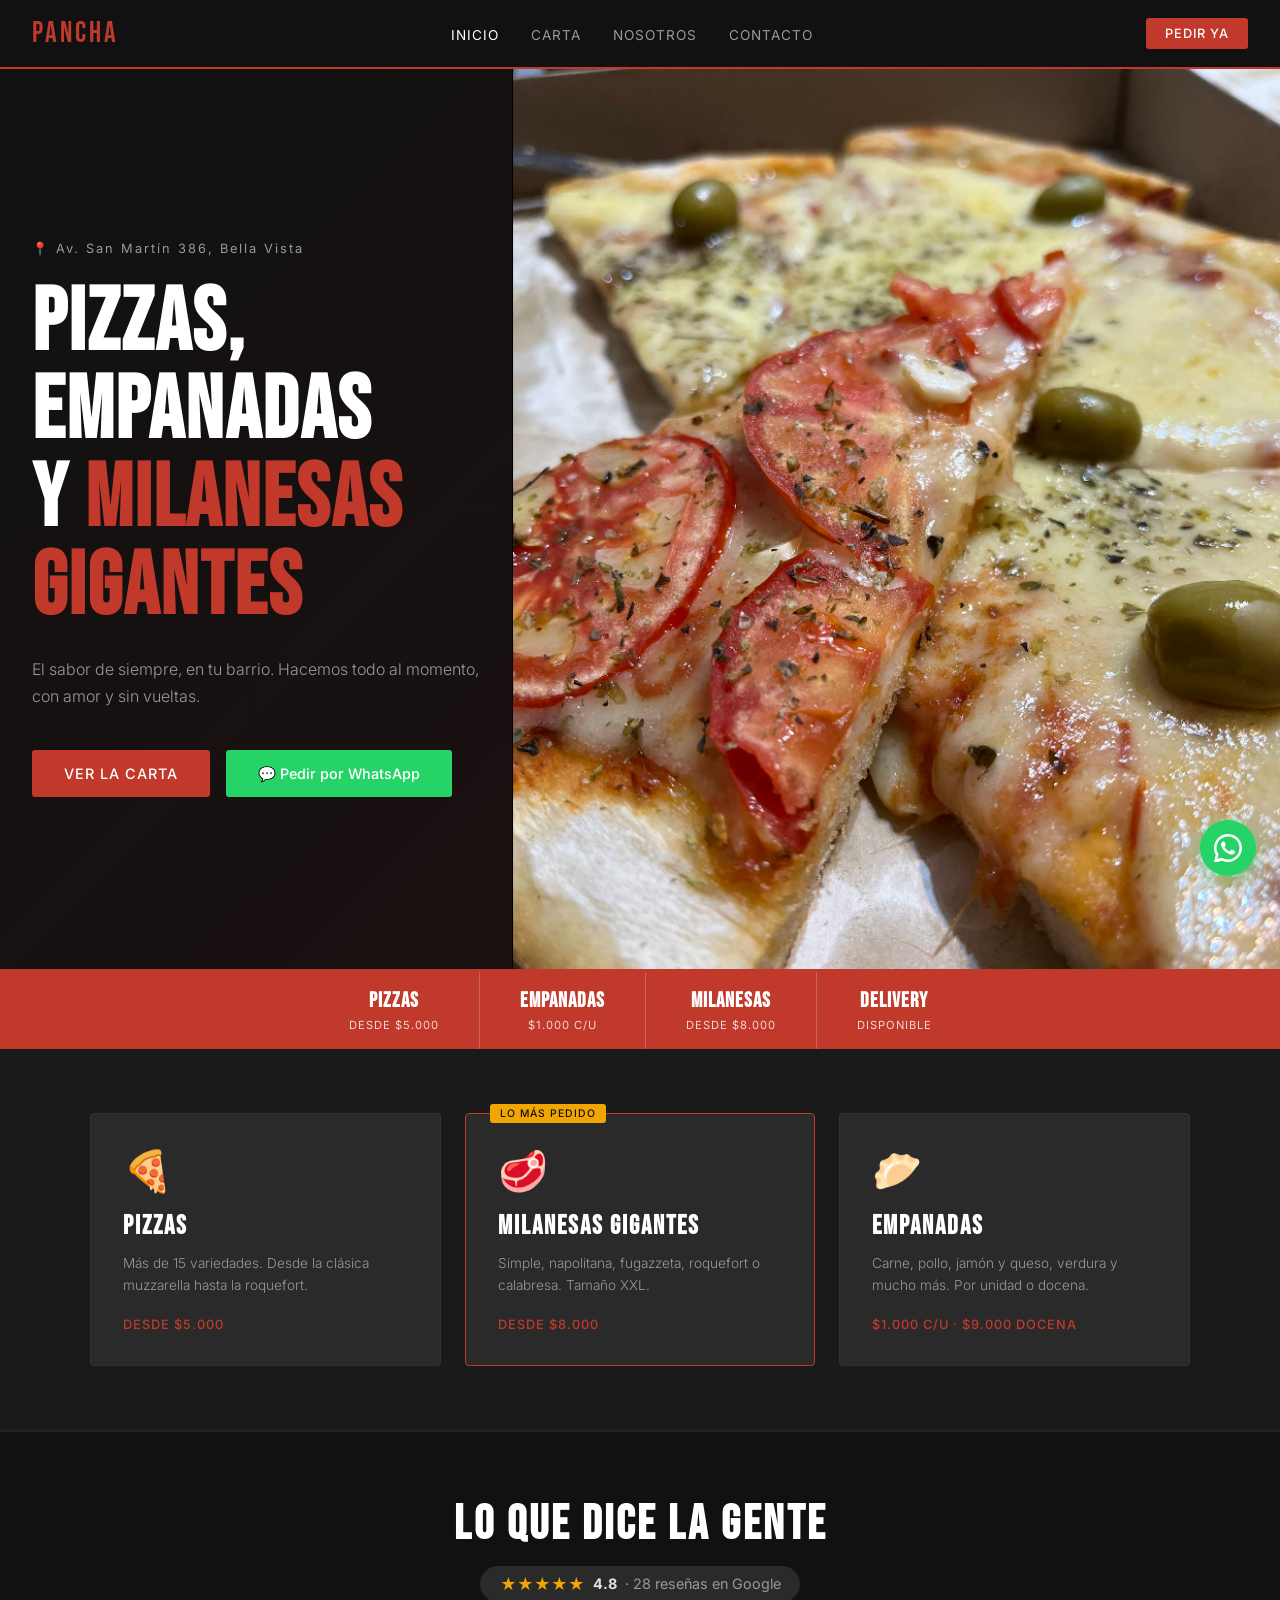
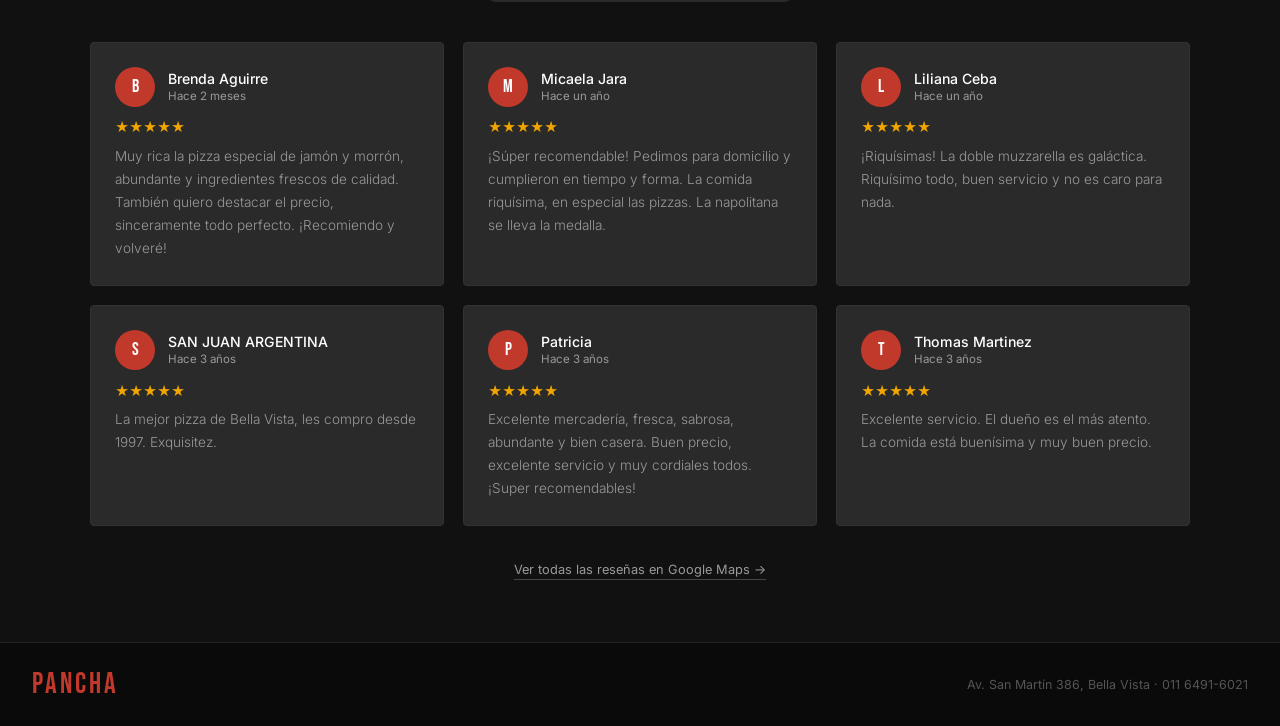
==== commit 56c071ef: "Update index.html" ====
--- a/index.html
+++ b/index.html
@@ -152,7 +152,7 @@
 
     </div>
     <div class="resenas-cta">
-      <a href="https://www.google.com/maps/place/Pizza+Pancha/@-34.5544484,-58.6809645,17z/data=!4m8!3m7!1s0x95bcbc4965862ebf:0xc9380711a2c0d1a2!8m2!3d-34.5544484!4d-58.6783949!9m1!1b1!16s%2Fg%2F11j00sz6ft" target="_blank">Ver todas las reseñas en Google Maps →</a>Ver todas las reseñas en Google Maps →</a>
+      <a href="https://www.google.com/maps/place/Pizza+Pancha/@-34.5544484,-58.6809645,17z/data=!4m8!3m7!1s0x95bcbc4965862ebf:0xc9380711a2c0d1a2!8m2!3d-34.5544484!4d-58.6783949!9m1!1b1!16s%2Fg%2F11j00sz6ft" target="_blank">Ver todas las reseñas en Google Maps →</a>
     </div>
   </section>
 
